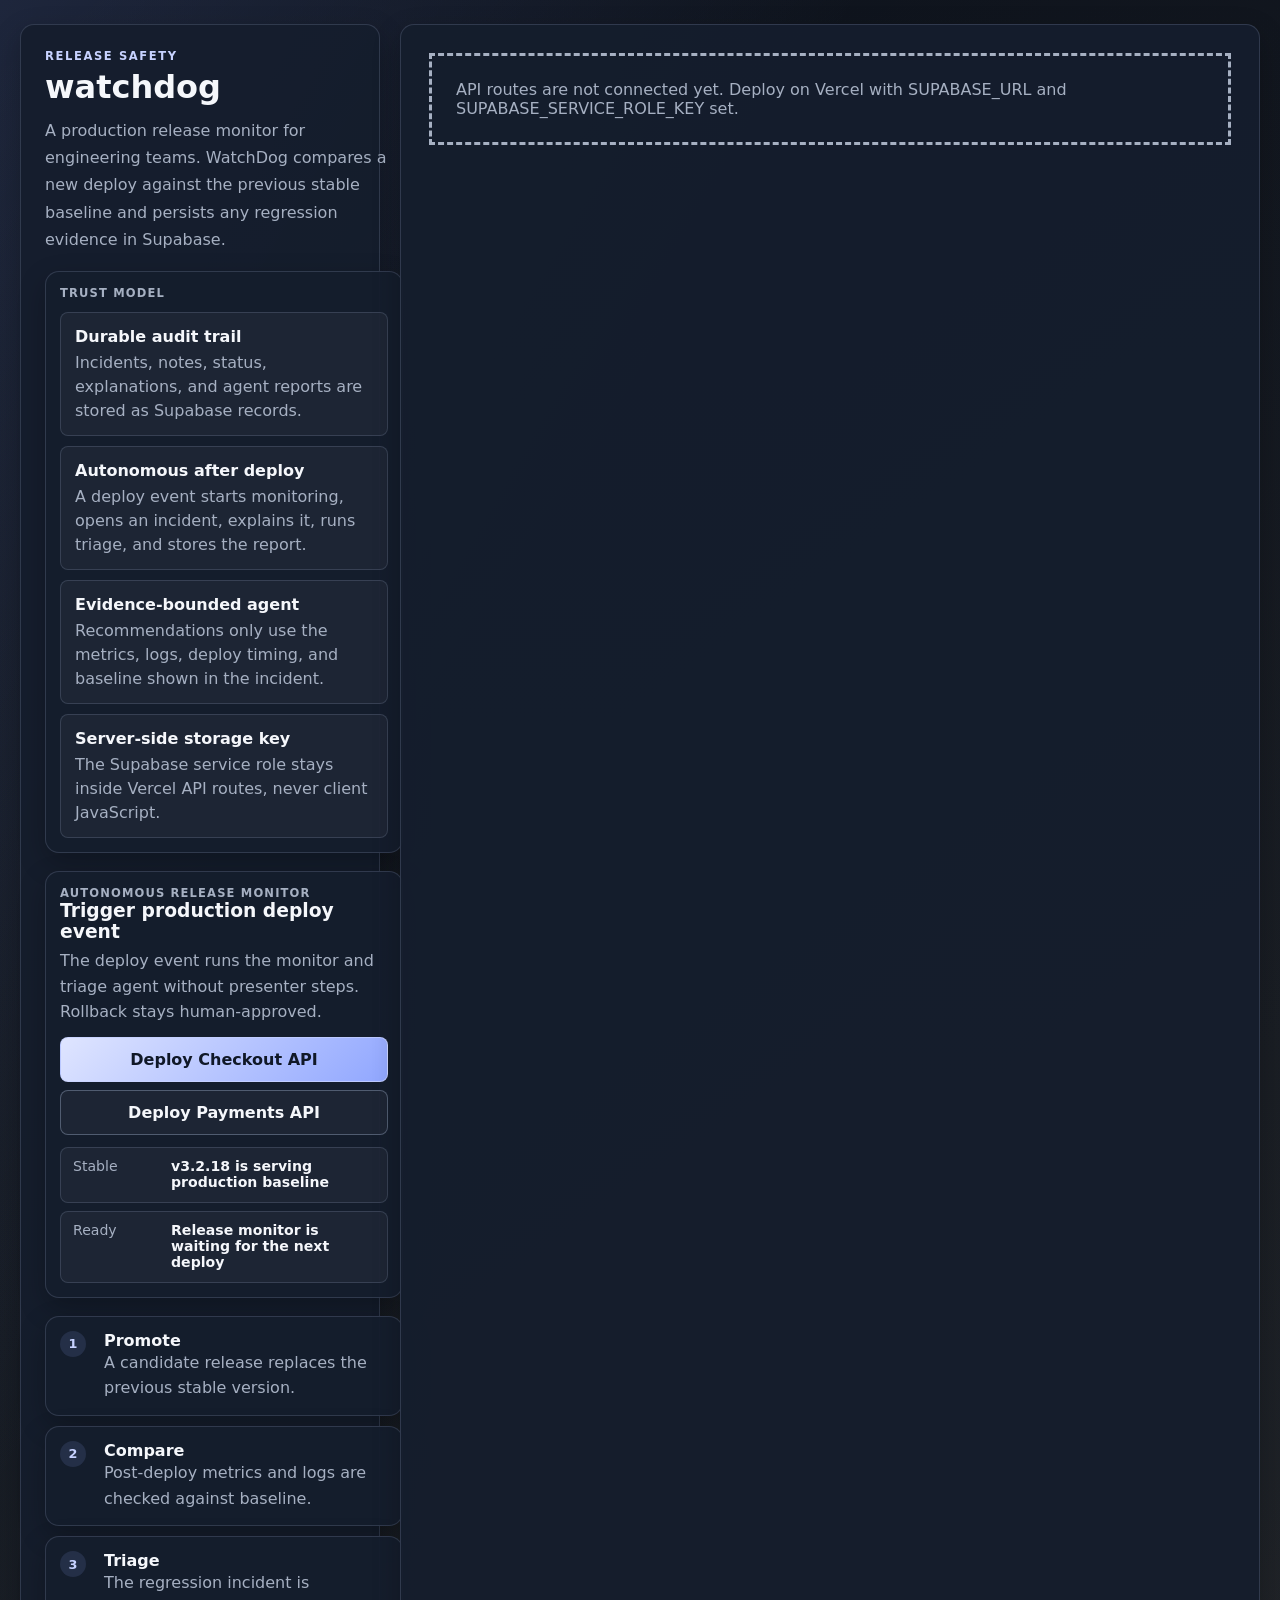
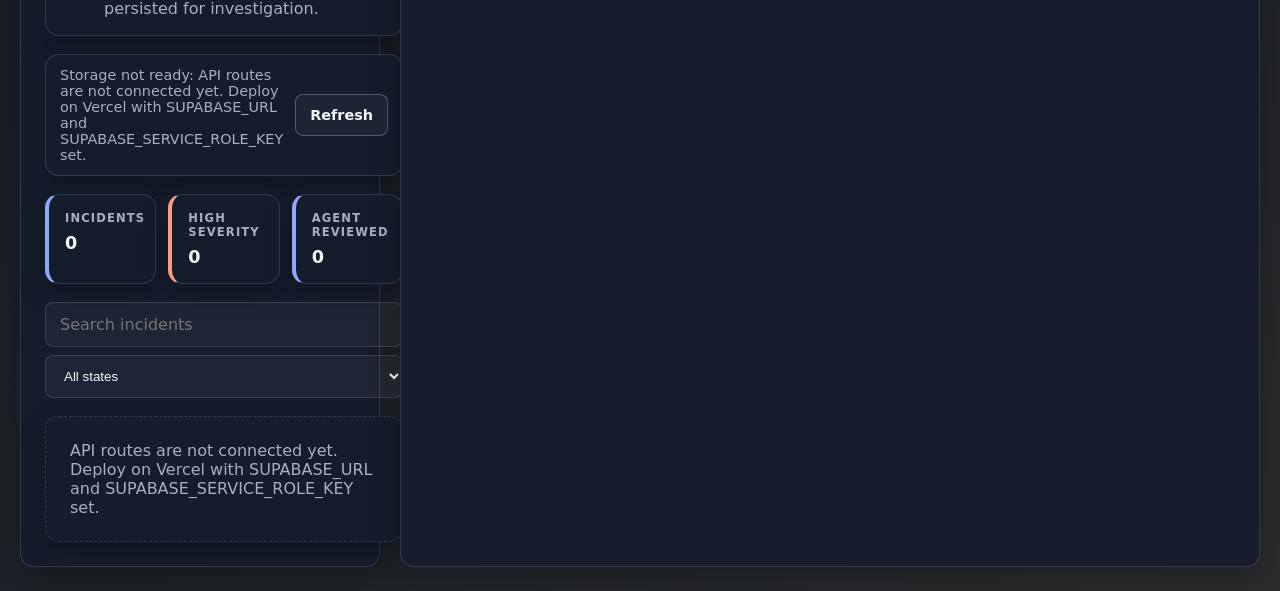
==== vercel-demo/index.html @ 8ea90868 "Prevent detail action button overlap" ====
<!doctype html>
<html lang="en">
<head>
  <meta charset="utf-8">
  <meta name="viewport" content="width=device-width, initial-scale=1">
  <title>WatchDog</title>
  <style>
    :root {
      color-scheme: dark;
      --bg: #0f1724;
      --surface: rgba(21, 30, 45, 0.96);
      --surface-soft: rgba(28, 39, 58, 0.94);
      --ink: #f5f7fb;
      --muted: #a6b0c2;
      --line: rgba(144, 160, 190, 0.22);
      --line-strong: rgba(166, 181, 210, 0.38);
      --accent: #91a7ff;
      --accent-dark: #c7d2ff;
      --danger: #ff9a86;
      --warning: #f2c36b;
      --ok: #79d6a3;
      --shadow: 0 22px 60px rgba(0, 0, 0, 0.34);
      --shadow-sm: 0 10px 28px rgba(0, 0, 0, 0.24);
    }

    * { box-sizing: border-box; }

    body {
      margin: 0;
      min-height: 100vh;
      font-family: Inter, ui-sans-serif, system-ui, -apple-system, BlinkMacSystemFont, "Segoe UI", sans-serif;
      color: var(--ink);
      background:
        linear-gradient(120deg, rgba(145, 167, 255, 0.14), transparent 34%),
        linear-gradient(145deg, transparent 0%, rgba(242, 195, 107, 0.07) 78%, rgba(242, 195, 107, 0.12) 100%),
        linear-gradient(180deg, #0b111c 0%, var(--bg) 100%);
    }

    button, input, textarea { font: inherit; }
    h1, h2, h3, p { margin: 0; }

    .shell {
      width: min(1240px, calc(100vw - 32px));
      margin: 24px auto;
      display: grid;
      grid-template-columns: 360px minmax(0, 1fr);
      gap: 20px;
    }

    .panel, .card, .incident-card {
      border: 1px solid var(--line);
      border-radius: 14px;
      background: var(--surface);
      box-shadow: var(--shadow-sm);
    }

    .sidebar {
      padding: 24px;
      display: grid;
      gap: 18px;
      align-content: start;
    }

    .detail {
      padding: 28px;
      min-height: calc(100vh - 48px);
    }

    .eyebrow {
      color: var(--accent-dark);
      text-transform: uppercase;
      letter-spacing: 0.14em;
      font-weight: 800;
      font-size: 0.72rem;
      margin-bottom: 8px;
    }

    h1 {
      font-size: clamp(2rem, 2.5vw, 2.65rem);
      line-height: 1;
      letter-spacing: 0;
    }

    h2 {
      font-size: clamp(1.45rem, 2vw, 2.05rem);
      line-height: 1.08;
      letter-spacing: 0;
    }

    .muted, .meta {
      color: var(--muted);
      line-height: 1.6;
    }

    .brand-copy {
      color: var(--muted);
      line-height: 1.7;
    }

    .scenario-card, .workflow-step {
      padding: 14px;
    }

    .scenario-actions, .filters {
      display: grid;
      gap: 8px;
    }

    .release-log {
      display: grid;
      gap: 8px;
      margin-top: 12px;
    }

    .release-event {
      display: grid;
      grid-template-columns: 88px 1fr;
      gap: 10px;
      padding: 10px 12px;
      border: 1px solid var(--line);
      border-radius: 8px;
      background: rgba(255, 255, 255, 0.04);
      color: var(--muted);
      font-size: 0.88rem;
    }

    .release-event strong {
      color: var(--ink);
      display: block;
      margin-bottom: 2px;
    }

    .workflow {
      display: grid;
      gap: 10px;
    }

    .workflow-step {
      display: grid;
      grid-template-columns: 34px 1fr;
      gap: 10px;
      align-items: start;
    }

    .step-index {
      width: 26px;
      height: 26px;
      border-radius: 999px;
      background: rgba(145, 167, 255, 0.13);
      color: var(--accent-dark);
      display: inline-flex;
      align-items: center;
      justify-content: center;
      font-weight: 800;
      font-size: 0.8rem;
    }

    .button {
      appearance: none;
      border: 1px solid var(--line-strong);
      border-radius: 8px;
      padding: 12px 14px;
      cursor: pointer;
      font-weight: 750;
      background: rgba(255, 255, 255, 0.04);
      color: var(--ink);
      text-align: center;
    }

    .button:hover { border-color: var(--accent); }
    .button:disabled { opacity: 0.62; cursor: wait; }

    .button-primary {
      background: linear-gradient(135deg, #dfe5ff, #91a7ff);
      color: #101827;
      border-color: rgba(199, 210, 255, 0.75);
    }

    .control {
      width: 100%;
      border: 1px solid var(--line);
      border-radius: 8px;
      padding: 12px 14px;
      background: rgba(255, 255, 255, 0.04);
      color: var(--ink);
    }

    .sync {
      display: flex;
      justify-content: space-between;
      gap: 12px;
      align-items: center;
      padding: 12px 14px;
      color: var(--muted);
      font-size: 0.9rem;
    }

    .stat-grid, .signal-grid, .overview-grid {
      display: grid;
      gap: 12px;
    }

    .stat-grid { grid-template-columns: repeat(3, minmax(0, 1fr)); }
    .signal-grid { grid-template-columns: repeat(3, minmax(0, 1fr)); margin: 20px 0 18px; }
    .overview-grid { grid-template-columns: repeat(4, minmax(0, 1fr)); margin-bottom: 18px; }
    .section .signal-grid { grid-template-columns: repeat(auto-fit, minmax(190px, 1fr)); }

    .card {
      padding: 16px;
      border-left: 4px solid var(--accent);
    }

    .card.warning { border-left-color: var(--warning); }
    .card.danger { border-left-color: var(--danger); }

    .label {
      color: var(--muted);
      text-transform: uppercase;
      letter-spacing: 0.1em;
      font-size: 0.72rem;
      font-weight: 800;
    }

    .card strong {
      display: block;
      margin-top: 8px;
      font-size: clamp(1.1rem, 1.35vw, 1.45rem);
      overflow-wrap: anywhere;
    }

    .incident-list {
      display: grid;
      gap: 10px;
    }

    .incident-card {
      padding: 14px;
      cursor: pointer;
      text-align: left;
      border-left: 4px solid transparent;
    }

    .incident-card.active, .incident-card:hover {
      border-left-color: var(--accent);
      background: rgba(145, 167, 255, 0.08);
    }

    .badge-row {
      display: flex;
      flex-wrap: wrap;
      gap: 8px;
      align-items: center;
    }

    .badge {
      display: inline-flex;
      align-items: center;
      justify-content: center;
      padding: 6px 10px;
      border-radius: 999px;
      font-size: 0.72rem;
      text-transform: uppercase;
      letter-spacing: 0.07em;
      font-weight: 800;
      background: rgba(255, 255, 255, 0.07);
      color: var(--ink);
    }

    .badge.high { color: var(--danger); background: rgba(255, 154, 134, 0.14); }
    .badge.open { color: var(--warning); background: rgba(242, 195, 107, 0.14); }
    .badge.resolved { color: var(--ok); background: rgba(121, 214, 163, 0.13); }
    .badge.deploy { color: var(--accent-dark); background: rgba(145, 167, 255, 0.13); }

    .hero {
      display: grid;
      grid-template-columns: minmax(0, 1fr) minmax(280px, 380px);
      gap: 22px;
      align-items: start;
      padding-bottom: 20px;
      border-bottom: 1px solid var(--line);
    }

    .actions {
      display: grid;
      grid-template-columns: repeat(auto-fit, minmax(170px, 1fr));
      gap: 10px;
    }

    .actions .button {
      min-height: 46px;
      overflow-wrap: anywhere;
    }

    .section-grid {
      display: grid;
      grid-template-columns: minmax(0, 1fr) minmax(300px, 0.75fr);
      gap: 16px;
      align-items: start;
    }

    .section {
      padding: 18px;
      margin-top: 16px;
    }

    .timeline {
      display: grid;
      gap: 10px;
    }

    .timeline-item {
      padding: 12px 14px;
      border: 1px solid var(--line);
      border-radius: 8px;
      background: rgba(255, 255, 255, 0.04);
    }

    .trust-list, .agent-list {
      display: grid;
      gap: 10px;
      margin-top: 12px;
    }

    .trust-item, .agent-item {
      padding: 12px 14px;
      border: 1px solid var(--line);
      border-radius: 8px;
      background: rgba(255, 255, 255, 0.04);
      color: var(--muted);
      line-height: 1.5;
      white-space: pre-line;
    }

    .trust-item strong, .agent-item strong {
      color: var(--ink);
      display: block;
      margin-bottom: 2px;
    }

    pre, textarea {
      width: 100%;
      border: 1px solid var(--line);
      border-radius: 8px;
      padding: 14px;
      background: rgba(255, 255, 255, 0.04);
      color: var(--ink);
      line-height: 1.6;
      white-space: pre-wrap;
      overflow-wrap: anywhere;
    }

    textarea { min-height: 120px; resize: vertical; }

    .empty {
      padding: 24px;
      color: var(--muted);
      border-style: dashed;
    }

    @media (max-width: 1050px) {
      .shell, .hero, .section-grid { grid-template-columns: 1fr; }
    }

    @media (max-width: 720px) {
      .shell { width: calc(100vw - 18px); margin: 10px auto; }
      .sidebar, .detail { padding: 18px; }
      .stat-grid, .signal-grid, .overview-grid, .actions { grid-template-columns: 1fr; }
      .release-event { grid-template-columns: 1fr; }
    }
  </style>
</head>
<body>
  <div class="shell">
    <aside class="panel sidebar">
      <div>
        <div class="eyebrow">Release safety</div>
        <h1>watchdog</h1>
        <p class="brand-copy" style="margin-top: 14px;">A production release monitor for engineering teams. WatchDog compares a new deploy against the previous stable baseline and persists any regression evidence in Supabase.</p>
      </div>

      <section class="panel scenario-card">
        <div class="label">Trust model</div>
        <div class="trust-list">
          <div class="trust-item"><strong>Durable audit trail</strong>Incidents, notes, status, explanations, and agent reports are stored as Supabase records.</div>
          <div class="trust-item"><strong>Autonomous after deploy</strong>A deploy event starts monitoring, opens an incident, explains it, runs triage, and stores the report.</div>
          <div class="trust-item"><strong>Evidence-bounded agent</strong>Recommendations only use the metrics, logs, deploy timing, and baseline shown in the incident.</div>
          <div class="trust-item"><strong>Server-side storage key</strong>The Supabase service role stays inside Vercel API routes, never client JavaScript.</div>
        </div>
      </section>

      <section class="panel scenario-card">
        <div class="label">Autonomous release monitor</div>
        <h3>Trigger production deploy event</h3>
        <p class="meta" style="margin-top: 6px;">The deploy event runs the monitor and triage agent without presenter steps. Rollback stays human-approved.</p>
        <div class="scenario-actions" style="margin-top: 12px;">
          <button id="checkout-button" class="button button-primary">Deploy Checkout API</button>
          <button id="payments-button" class="button">Deploy Payments API</button>
        </div>
        <div id="release-log" class="release-log"></div>
      </section>

      <section class="workflow">
        <article class="panel workflow-step">
          <span class="step-index">1</span>
          <div><strong>Promote</strong><p class="meta">A candidate release replaces the previous stable version.</p></div>
        </article>
        <article class="panel workflow-step">
          <span class="step-index">2</span>
          <div><strong>Compare</strong><p class="meta">Post-deploy metrics and logs are checked against baseline.</p></div>
        </article>
        <article class="panel workflow-step">
          <span class="step-index">3</span>
          <div><strong>Triage</strong><p class="meta">The regression incident is persisted for investigation.</p></div>
        </article>
      </section>

      <div class="panel sync">
        <span id="health">Checking Supabase...</span>
        <button class="button" onclick="loadIncidents()">Refresh</button>
      </div>

      <section class="stat-grid">
        <article class="card"><div class="label">Incidents</div><strong id="incident-count">0</strong></article>
        <article class="card danger"><div class="label">High Severity</div><strong id="high-count">0</strong></article>
        <article class="card"><div class="label">Agent Reviewed</div><strong id="agent-count">0</strong></article>
      </section>

      <section class="filters">
        <input id="search" class="control" type="search" placeholder="Search incidents">
        <select id="status-filter" class="control">
          <option value="all">All states</option>
          <option value="open">Open only</option>
          <option value="resolved">Resolved only</option>
        </select>
      </section>

      <div id="incident-list" class="incident-list"></div>
    </aside>

    <main id="detail" class="panel detail"></main>
  </div>

  <script>
    let incidents = [];
    let activeIncidentId = null;
    let search = '';
    let statusFilter = 'all';

    document.addEventListener('DOMContentLoaded', () => {
      renderReleaseLog([
        ['Stable', 'v3.2.18 is serving production baseline'],
        ['Ready', 'Release monitor is waiting for the next deploy'],
      ]);
      document.getElementById('checkout-button').addEventListener('click', () => createDeployment('checkout-timeout'));
      document.getElementById('payments-button').addEventListener('click', () => createDeployment('payments-latency'));
      document.getElementById('search').addEventListener('input', (event) => {
        search = event.target.value.trim().toLowerCase();
        renderList();
      });
      document.getElementById('status-filter').addEventListener('change', (event) => {
        statusFilter = event.target.value;
        renderList();
      });
      checkHealth();
      loadIncidents();
    });

    async function api(path, options = {}) {
      const response = await fetch(path, {
        ...options,
        headers: { 'Content-Type': 'application/json', ...(options.headers || {}) },
      });
      const text = await response.text();
      const contentType = response.headers.get('content-type') || '';
      if (!contentType.includes('application/json')) {
        throw new Error('API routes are not connected yet. Deploy on Vercel with SUPABASE_URL and SUPABASE_SERVICE_ROLE_KEY set.');
      }
      const body = text ? JSON.parse(text) : null;
      if (!response.ok) {
        throw new Error(body?.error || text || response.statusText);
      }
      return body;
    }

    async function checkHealth() {
      try {
        const health = await api('/api/healthz');
        document.getElementById('health').textContent = `${health.storage_backend} connected · ${health.incident_count} incidents`;
      } catch (error) {
        document.getElementById('health').textContent = `Storage not ready: ${error.message}`;
      }
    }

    async function loadIncidents() {
      try {
        incidents = await api('/api/incidents');
        if (!activeIncidentId && incidents[0]) activeIncidentId = incidents[0].id;
        renderStats();
        renderList();
        if (activeIncidentId) {
          await selectIncident(activeIncidentId);
        } else {
          renderEmpty();
        }
        checkHealth();
      } catch (error) {
        document.getElementById('incident-list').innerHTML = `<div class="panel empty">${escapeHtml(error.message)}</div>`;
        renderEmpty(error.message);
      }
    }

    async function createDeployment(scenario) {
      setScenarioButtons(true);
      try {
        renderReleaseLog([
          ['Webhook', scenario === 'payments-latency' ? 'Received payments-api deploy event' : 'Received checkout-api deploy event'],
          ['Monitor', 'Autonomous guardrail window opened'],
          ['Baseline', 'Comparing against previous stable release'],
        ]);
        await wait(650);
        const result = await api('/api/deployments/start', {
          method: 'POST',
          body: JSON.stringify({ service: scenario === 'payments-latency' ? 'payments' : 'checkout' }),
        });
        renderReleaseLog([
          ['Deploy', `${result.incident.verdict.deploy_id} is live in production`],
          ['Signal', result.incident.verdict.reason],
          ['Agent', 'Explanation and triage report generated'],
          ['Rollback', result.incident.rollback_brief?.decision || 'Decision brief prepared'],
          ['Audit', 'Incident persisted to Supabase'],
        ]);
        activeIncidentId = result.incident_id;
        await loadIncidents();
      } catch (error) {
        alert(error.message);
      } finally {
        setScenarioButtons(false);
      }
    }

    function setScenarioButtons(disabled) {
      document.getElementById('checkout-button').disabled = disabled;
      document.getElementById('payments-button').disabled = disabled;
    }

    function renderReleaseLog(events) {
      document.getElementById('release-log').innerHTML = events.map(([label, detail]) => `
        <div class="release-event">
          <span>${escapeHtml(label)}</span>
          <div><strong>${escapeHtml(detail)}</strong></div>
        </div>
      `).join('');
    }

    function wait(ms) {
      return new Promise((resolve) => setTimeout(resolve, ms));
    }

    function visibleIncidents() {
      return incidents.filter((incident) => {
        const haystack = `${incident.deploy_id} ${incident.summary} ${incident.environment}`.toLowerCase();
        return (!search || haystack.includes(search))
          && (statusFilter === 'all' || incident.status === statusFilter);
      });
    }

    function renderStats() {
      document.getElementById('incident-count').textContent = incidents.length;
      document.getElementById('high-count').textContent = incidents.filter((incident) => incident.severity === 'high').length;
      document.getElementById('agent-count').textContent = incidents.filter((incident) => incident.has_agent_report).length;
    }

    function renderList() {
      const visible = visibleIncidents();
      const list = document.getElementById('incident-list');
      if (!visible.length) {
        list.innerHTML = '<div class="panel empty">No incidents match the current filters.</div>';
        return;
      }
      list.innerHTML = visible.map((incident) => `
        <article class="incident-card ${incident.id === activeIncidentId ? 'active' : ''}" onclick="selectIncident('${incident.id}')">
          <div class="badge-row">
            ${badge(incident.severity, incident.severity)}
            ${badge(incident.status, incident.status)}
            ${badge('deploy', incident.environment)}
            ${incident.has_agent_report ? badge('deploy', 'agent reviewed') : ''}
          </div>
          <h3 style="margin-top: 10px;">${escapeHtml(incident.deploy_id)}</h3>
          <p class="meta">${new Date(incident.created_at).toLocaleString()}</p>
          <p class="meta" style="margin-top: 8px;">${escapeHtml(incident.summary)}</p>
        </article>
      `).join('');
    }

    async function selectIncident(id) {
      activeIncidentId = id;
      renderList();
      const incident = await api(`/api/incidents/${encodeURIComponent(id)}`);
      renderDetail(incident);
    }

    function renderEmpty(message = 'No production regressions yet. Deploy a release from the sidebar to open a monitoring window.') {
      document.getElementById('detail').innerHTML = `<div class="empty">${escapeHtml(message)}</div>`;
    }

    function renderDetail(incident) {
      const verdict = incident.verdict;
      const c = verdict.comparison;
      document.getElementById('detail').innerHTML = `
        <section class="hero">
          <div>
            <div class="badge-row">
              ${badge(incident.severity, incident.severity)}
              ${badge(incident.status, incident.status)}
              ${badge('deploy', verdict.environment)}
              ${badge('deploy', `deploy ${verdict.deploy_id}`)}
              ${incident.autonomous_run ? badge('deploy', 'autonomous triage') : ''}
              ${incident.rollback_brief ? badge('deploy', incident.rollback_brief.decision) : ''}
            </div>
            <h2 style="margin-top: 14px;">${escapeHtml(incident.summary)}</h2>
            <p class="muted" style="margin-top: 12px;">WatchDog accepted the deploy event, compared the release against the previous stable baseline, generated the explanation and triage report, then persisted the incident in Supabase.</p>
          </div>
          <div class="actions">
            <button class="button button-primary" onclick="explainIncident('${incident.id}')">Regenerate Explanation</button>
            <button class="button" onclick="runAgent('${incident.id}')">Re-run Triage Agent</button>
            <button class="button" onclick="loadIncidents()">Refresh Incidents</button>
            <button class="button" onclick="copySummary('${incident.id}')">Copy Summary</button>
            <button class="button" onclick="setStatus('${incident.id}', '${incident.status === 'open' ? 'resolved' : 'open'}')">${incident.status === 'open' ? 'Mark Resolved' : 'Mark Open'}</button>
          </div>
        </section>

        <section class="signal-grid">
          ${card('Detection Delay', `${verdict.seconds_after_deploy}s`, 'Time between deploy and detected regression')}
          ${card('Top Error Signature', verdict.top_error_signature || 'No dominant error captured', `Seen ${verdict.top_error_count} times after deploy`, 'danger')}
          ${card('Requests At Detection', `${c.request_rate_at_detection.toFixed(1)} req/s`, 'Traffic volume when the verdict was raised')}
        </section>

        <section class="overview-grid">
          ${card('Error Rate Delta', verdict.error_rate_delta.toFixed(3), '')}
          ${card('Latency Delta', `${verdict.latency_delta_ms.toFixed(1)} ms`, '')}
          ${card('Deploy Time', formatTime(verdict.deploy_timestamp), '')}
          ${card('Detected At', formatTime(verdict.detected_at), '')}
        </section>

        <section class="section-grid">
          <article class="panel section">
            <div class="label">Incident Timeline</div>
            <div class="timeline" style="margin-top: 14px;">
              ${verdict.timeline.map((event) => `
                <div class="timeline-item">
                  <strong>${escapeHtml(event.label)}</strong>
                  <p class="meta">${formatTime(event.timestamp)} · ${escapeHtml(event.detail)}</p>
                </div>
              `).join('')}
            </div>
          </article>
          <article class="panel section">
            <div class="label">Investigation Notes</div>
            <textarea id="notes">${escapeHtml(incident.notes || '')}</textarea>
            <button class="button" style="margin-top: 10px;" onclick="saveNotes('${incident.id}')">Save Notes</button>
          </article>
        </section>

        <section class="panel section">
          <div class="label">Detector Verdict</div>
          <pre style="margin-top: 12px;">${escapeHtml(incident.alert_text)}</pre>
        </section>

        <section class="panel section">
          <div class="label">Autonomous Run</div>
          <div style="margin-top: 12px;">${renderAutonomousRun(incident.autonomous_run)}</div>
        </section>

        <section class="panel section">
          <div class="label">Evidence Explanation</div>
          <pre id="explanation" style="margin-top: 12px;">${escapeHtml(incident.cached_explanation || 'Generated automatically for new deploy events. Use Regenerate Explanation for older records.')}</pre>
        </section>

        <section class="panel section">
          <div class="label">Triage Agent</div>
          <div id="agent-report" style="margin-top: 12px;">${renderAgentReport(incident.agent_report)}</div>
        </section>

        <section class="panel section">
          <div class="label">Rollback Decision Brief</div>
          <div style="margin-top: 12px;">${renderRollbackBrief(incident.rollback_brief)}</div>
        </section>
      `;
    }

    async function explainIncident(id) {
      const result = await api(`/api/incidents/${encodeURIComponent(id)}/explain`, { method: 'POST' });
      document.getElementById('explanation').textContent = result.explanation;
      await loadIncidents();
    }

    async function runAgent(id) {
      const result = await api(`/api/incidents/${encodeURIComponent(id)}/agent`, { method: 'POST' });
      document.getElementById('agent-report').innerHTML = renderAgentReport(result.agent_report);
      await loadIncidents();
    }

    async function saveNotes(id) {
      const notes = document.getElementById('notes').value;
      await api(`/api/incidents/${encodeURIComponent(id)}/notes`, {
        method: 'POST',
        body: JSON.stringify({ notes }),
      });
      await loadIncidents();
    }

    async function setStatus(id, status) {
      await api(`/api/incidents/${encodeURIComponent(id)}/status`, {
        method: 'POST',
        body: JSON.stringify({ status }),
      });
      await loadIncidents();
    }

    async function copySummary(id) {
      const incident = await api(`/api/incidents/${encodeURIComponent(id)}`);
      const text = `${incident.summary}\n${incident.alert_text}`;
      await navigator.clipboard.writeText(text);
    }

    function card(label, value, detail, tone = '') {
      return `<article class="card ${tone}"><div class="label">${escapeHtml(label)}</div><strong>${escapeHtml(value)}</strong>${detail ? `<p class="meta" style="margin-top: 8px;">${escapeHtml(detail)}</p>` : ''}</article>`;
    }

    function renderAgentReport(report) {
      if (!report) {
        return '<div class="empty">New deploy events create this automatically. Re-run the triage agent for older records.</div>';
      }
      return `
        <div class="signal-grid">
          ${card('Confidence', report.confidence, 'Based only on stored evidence')}
          ${card('Audit Status', report.audit_status, `Generated ${formatTime(report.generated_at)}`)}
          ${card('Recommended Action', report.recommended_action, '')}
        </div>
        <div class="agent-list">
          <div class="agent-item"><strong>Hypothesis</strong>${escapeHtml(report.hypothesis)}</div>
          <div class="agent-item"><strong>Evidence Used</strong>${escapeHtml(report.evidence_used.join('\\n'))}</div>
          <div class="agent-item"><strong>Next Checks</strong>${escapeHtml(report.next_checks.join('\\n'))}</div>
          <div class="agent-item"><strong>Limitations</strong>${escapeHtml(report.limitations.join('\\n'))}</div>
        </div>
      `;
    }

    function renderAutonomousRun(run) {
      if (!run) {
        return '<div class="empty">Older incident record. Trigger a new production deploy event to see the autonomous flow.</div>';
      }
      return `
        <div class="agent-list">
          <div class="agent-item"><strong>Mode</strong>${escapeHtml(run.mode)} · completed ${escapeHtml(formatTime(run.completed_at))}</div>
          <div class="agent-item"><strong>Actions Taken</strong>${escapeHtml(run.actions.join('\\n'))}</div>
          <div class="agent-item"><strong>Guardrails</strong>${escapeHtml(run.guardrails.join('\\n'))}</div>
        </div>
      `;
    }

    function renderRollbackBrief(brief) {
      if (!brief) {
        return '<div class="empty">New deploy events create this automatically. Trigger a deploy event to prepare a rollback decision brief.</div>';
      }
      return `
        <div class="signal-grid">
          ${card('Decision', brief.decision, 'Human approval required before rollback')}
          ${card('Owner', brief.owner, 'Service inferred from dominant signature')}
          ${card('Blast Radius', brief.blast_radius, 'Traffic volume at detection')}
        </div>
        <div class="agent-list">
          <div class="agent-item"><strong>Customer Risk</strong>${escapeHtml(brief.customer_risk)}</div>
          <div class="agent-item"><strong>Rollback Triggers</strong>${escapeHtml(brief.rollback_trigger.join('\\n'))}</div>
          <div class="agent-item"><strong>Operator Steps</strong>${escapeHtml(brief.operator_steps.join('\\n'))}</div>
        </div>
      `;
    }

    function badge(kind, label) {
      return `<span class="badge ${kind}">${escapeHtml(label)}</span>`;
    }

    function formatTime(value) {
      return new Date(value).toLocaleString([], { month: 'short', day: 'numeric', hour: 'numeric', minute: '2-digit' });
    }

    function escapeHtml(value) {
      return String(value ?? '').replace(/[&<>"']/g, (ch) => ({
        '&': '&amp;', '<': '&lt;', '>': '&gt;', '"': '&quot;', "'": '&#39;'
      }[ch]));
    }
  </script>
</body>
</html>
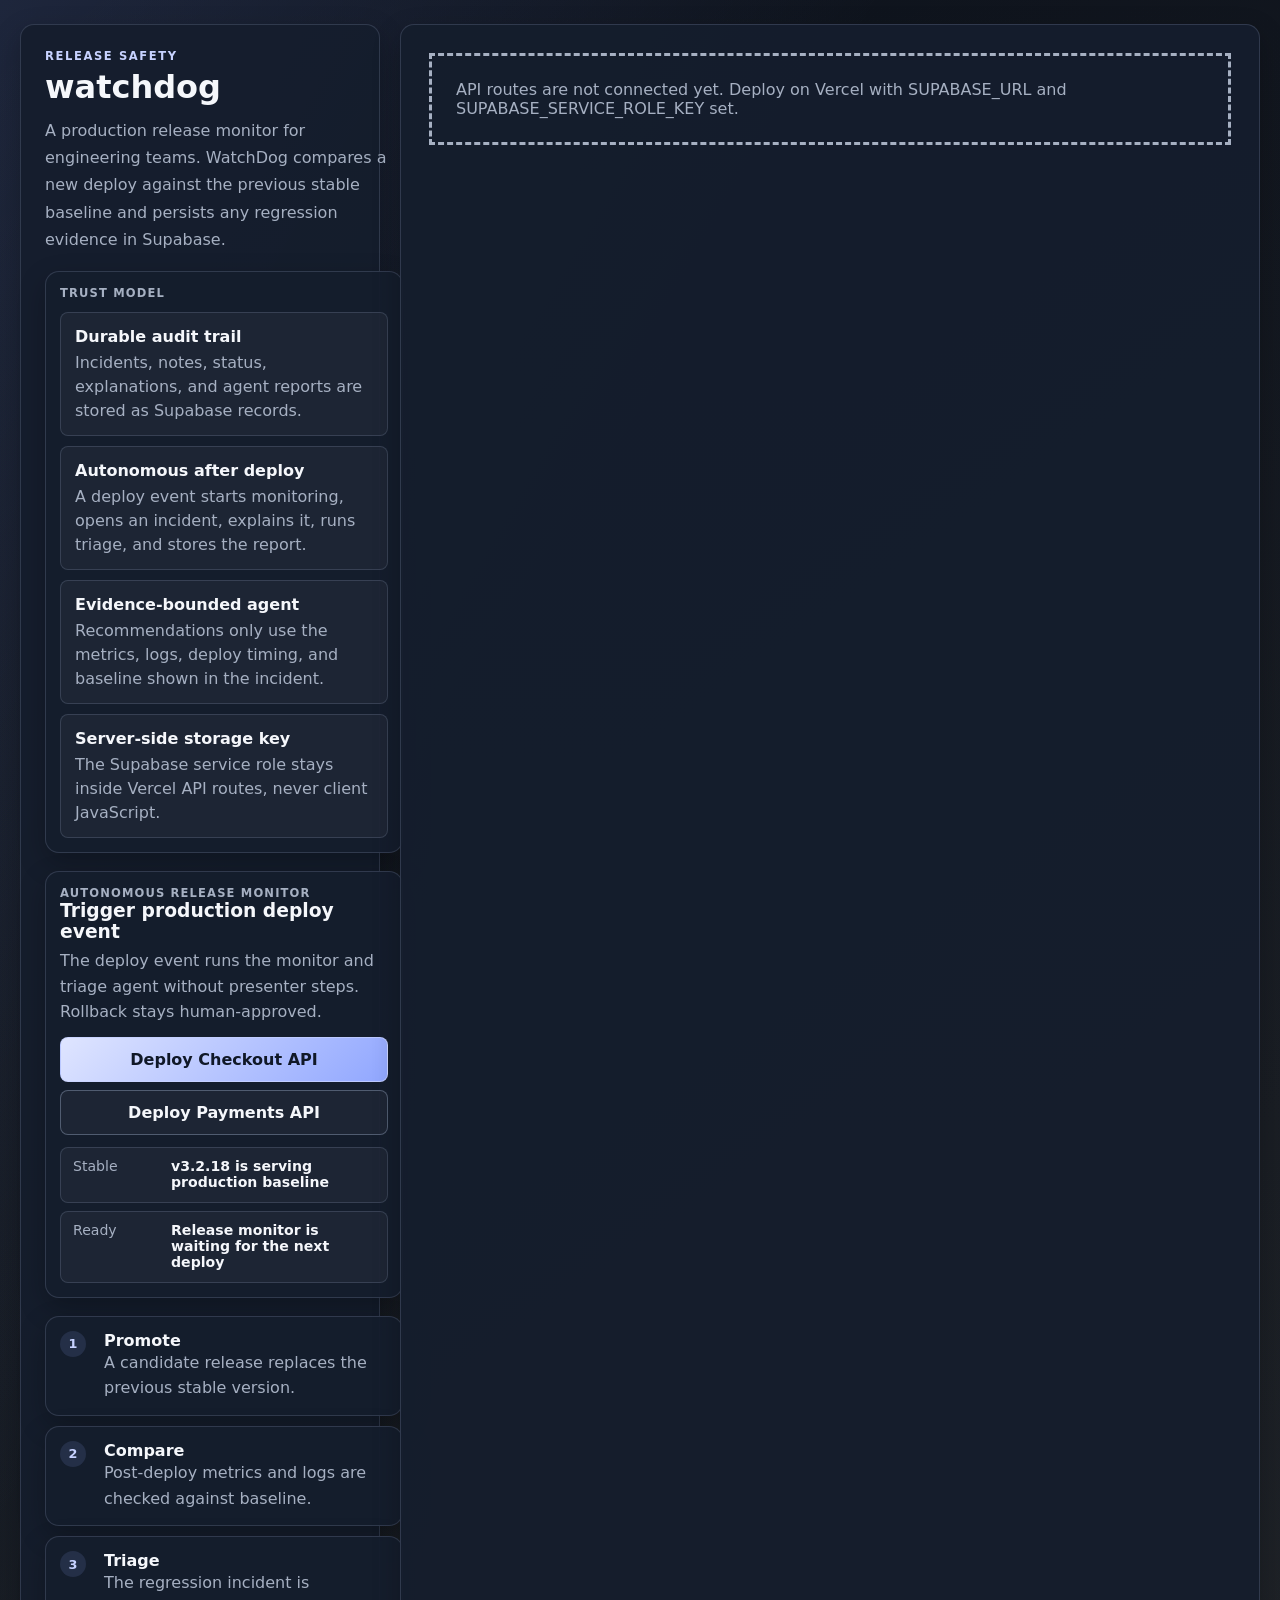
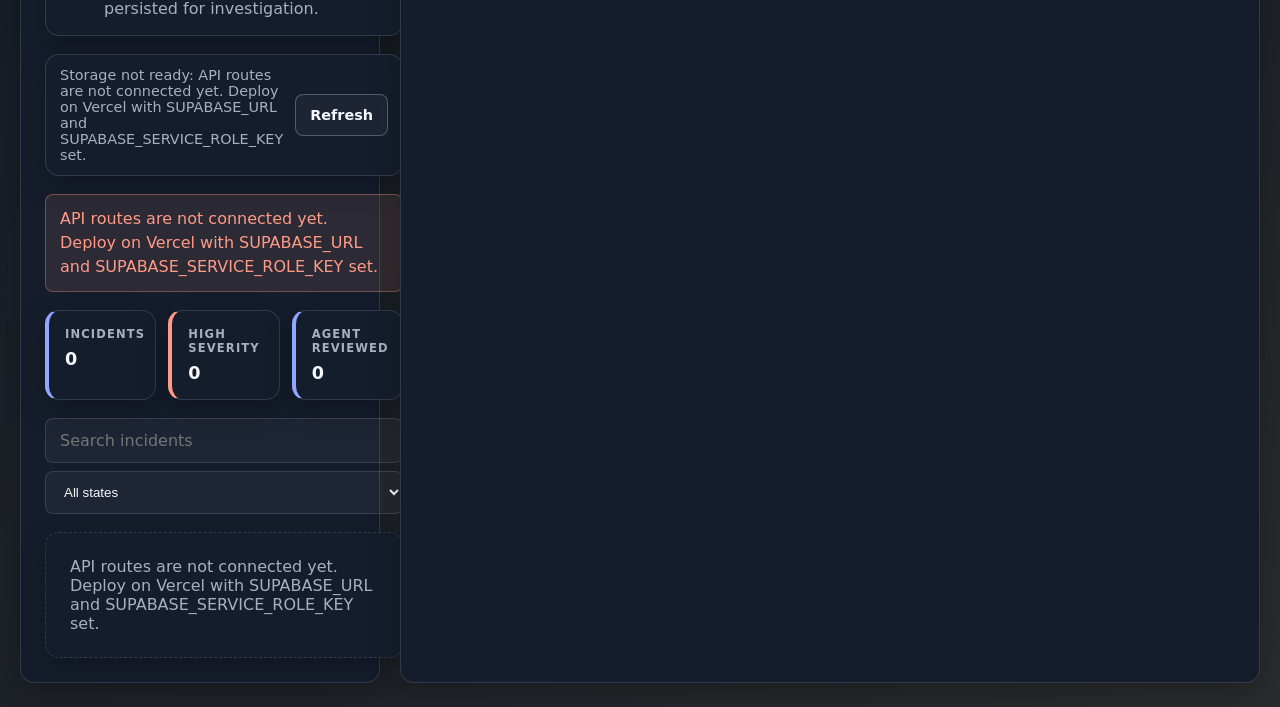
==== commit 1a600cc8: "Show dashboard API errors inline" ====
--- a/vercel-demo/index.html
+++ b/vercel-demo/index.html
@@ -97,6 +97,11 @@
       line-height: 1.7;
     }
 
+    .stack-sm { margin-top: 6px; }
+    .stack-md { margin-top: 10px; }
+    .stack-lg { margin-top: 12px; }
+    .stack-xl { margin-top: 14px; }
+
     .scenario-card, .workflow-step {
       padding: 14px;
     }
@@ -194,6 +199,18 @@
       color: var(--muted);
       font-size: 0.9rem;
     }
+
+    .error-banner {
+      display: none;
+      padding: 12px 14px;
+      border: 1px solid rgba(255, 154, 134, 0.35);
+      border-radius: 8px;
+      background: rgba(255, 154, 134, 0.1);
+      color: var(--danger);
+      line-height: 1.5;
+    }
+
+    .error-banner.visible { display: block; }
 
     .stat-grid, .signal-grid, .overview-grid {
       display: grid;
@@ -375,7 +392,7 @@
       <div>
         <div class="eyebrow">Release safety</div>
         <h1>watchdog</h1>
-        <p class="brand-copy" style="margin-top: 14px;">A production release monitor for engineering teams. WatchDog compares a new deploy against the previous stable baseline and persists any regression evidence in Supabase.</p>
+        <p class="brand-copy stack-xl">A production release monitor for engineering teams. WatchDog compares a new deploy against the previous stable baseline and persists any regression evidence in Supabase.</p>
       </div>
 
       <section class="panel scenario-card">
@@ -391,8 +408,8 @@
       <section class="panel scenario-card">
         <div class="label">Autonomous release monitor</div>
         <h3>Trigger production deploy event</h3>
-        <p class="meta" style="margin-top: 6px;">The deploy event runs the monitor and triage agent without presenter steps. Rollback stays human-approved.</p>
-        <div class="scenario-actions" style="margin-top: 12px;">
+        <p class="meta stack-sm">The deploy event runs the monitor and triage agent without presenter steps. Rollback stays human-approved.</p>
+        <div class="scenario-actions stack-lg">
           <button id="checkout-button" class="button button-primary">Deploy Checkout API</button>
           <button id="payments-button" class="button">Deploy Payments API</button>
         </div>
@@ -418,6 +435,8 @@
         <span id="health">Checking Supabase...</span>
         <button class="button" onclick="loadIncidents()">Refresh</button>
       </div>
+
+      <div id="error-banner" class="error-banner" role="status"></div>
 
       <section class="stat-grid">
         <article class="card"><div class="label">Incidents</div><strong id="incident-count">0</strong></article>
@@ -479,7 +498,20 @@
       if (!response.ok) {
         throw new Error(body?.error || text || response.statusText);
       }
+      clearError();
       return body;
+    }
+
+    function showError(message) {
+      const banner = document.getElementById('error-banner');
+      banner.textContent = message;
+      banner.classList.add('visible');
+    }
+
+    function clearError() {
+      const banner = document.getElementById('error-banner');
+      banner.textContent = '';
+      banner.classList.remove('visible');
     }
 
     async function checkHealth() {
@@ -494,16 +526,26 @@
     async function loadIncidents() {
       try {
         incidents = await api('/api/incidents');
-        if (!activeIncidentId && incidents[0]) activeIncidentId = incidents[0].id;
+        const visible = visibleIncidents();
+        if (!activeIncidentId && visible[0]) activeIncidentId = visible[0].id;
+        if (activeIncidentId && visible.length && !visible.some((incident) => incident.id === activeIncidentId)) {
+          activeIncidentId = visible[0].id;
+        }
+        if (activeIncidentId && !incidents.some((incident) => incident.id === activeIncidentId)) {
+          activeIncidentId = visible[0]?.id || incidents[0]?.id || null;
+        }
         renderStats();
         renderList();
-        if (activeIncidentId) {
+        if (!visible.length && (search || statusFilter !== 'all')) {
+          renderEmpty('No incidents match the current filters.');
+        } else if (activeIncidentId) {
           await selectIncident(activeIncidentId);
         } else {
           renderEmpty();
         }
         checkHealth();
       } catch (error) {
+        showError(error.message);
         document.getElementById('incident-list').innerHTML = `<div class="panel empty">${escapeHtml(error.message)}</div>`;
         renderEmpty(error.message);
       }
@@ -532,7 +574,7 @@
         activeIncidentId = result.incident_id;
         await loadIncidents();
       } catch (error) {
-        alert(error.message);
+        showError(error.message);
       } finally {
         setScenarioButtons(false);
       }
@@ -585,9 +627,9 @@
             ${badge('deploy', incident.environment)}
             ${incident.has_agent_report ? badge('deploy', 'agent reviewed') : ''}
           </div>
-          <h3 style="margin-top: 10px;">${escapeHtml(incident.deploy_id)}</h3>
+          <h3 class="stack-md">${escapeHtml(incident.deploy_id)}</h3>
           <p class="meta">${new Date(incident.created_at).toLocaleString()}</p>
-          <p class="meta" style="margin-top: 8px;">${escapeHtml(incident.summary)}</p>
+          <p class="meta stack-md">${escapeHtml(incident.summary)}</p>
         </article>
       `).join('');
     }
@@ -617,8 +659,8 @@
               ${incident.autonomous_run ? badge('deploy', 'autonomous triage') : ''}
               ${incident.rollback_brief ? badge('deploy', incident.rollback_brief.decision) : ''}
             </div>
-            <h2 style="margin-top: 14px;">${escapeHtml(incident.summary)}</h2>
-            <p class="muted" style="margin-top: 12px;">WatchDog accepted the deploy event, compared the release against the previous stable baseline, generated the explanation and triage report, then persisted the incident in Supabase.</p>
+            <h2 class="stack-xl">${escapeHtml(incident.summary)}</h2>
+            <p class="muted stack-lg">WatchDog accepted the deploy event, compared the release against the previous stable baseline, generated the explanation and triage report, then persisted the incident in Supabase.</p>
           </div>
           <div class="actions">
             <button class="button button-primary" onclick="explainIncident('${incident.id}')">Regenerate Explanation</button>
@@ -645,7 +687,7 @@
         <section class="section-grid">
           <article class="panel section">
             <div class="label">Incident Timeline</div>
-            <div class="timeline" style="margin-top: 14px;">
+            <div class="timeline stack-xl">
               ${verdict.timeline.map((event) => `
                 <div class="timeline-item">
                   <strong>${escapeHtml(event.label)}</strong>
@@ -657,33 +699,33 @@
           <article class="panel section">
             <div class="label">Investigation Notes</div>
             <textarea id="notes">${escapeHtml(incident.notes || '')}</textarea>
-            <button class="button" style="margin-top: 10px;" onclick="saveNotes('${incident.id}')">Save Notes</button>
+            <button class="button stack-md" onclick="saveNotes('${incident.id}')">Save Notes</button>
           </article>
         </section>
 
         <section class="panel section">
           <div class="label">Detector Verdict</div>
-          <pre style="margin-top: 12px;">${escapeHtml(incident.alert_text)}</pre>
+          <pre class="stack-lg">${escapeHtml(incident.alert_text)}</pre>
         </section>
 
         <section class="panel section">
           <div class="label">Autonomous Run</div>
-          <div style="margin-top: 12px;">${renderAutonomousRun(incident.autonomous_run)}</div>
+          <div class="stack-lg">${renderAutonomousRun(incident.autonomous_run)}</div>
         </section>
 
         <section class="panel section">
           <div class="label">Evidence Explanation</div>
-          <pre id="explanation" style="margin-top: 12px;">${escapeHtml(incident.cached_explanation || 'Generated automatically for new deploy events. Use Regenerate Explanation for older records.')}</pre>
+          <pre id="explanation" class="stack-lg">${escapeHtml(incident.cached_explanation || 'Generated automatically for new deploy events. Use Regenerate Explanation for older records.')}</pre>
         </section>
 
         <section class="panel section">
           <div class="label">Triage Agent</div>
-          <div id="agent-report" style="margin-top: 12px;">${renderAgentReport(incident.agent_report)}</div>
+          <div id="agent-report" class="stack-lg">${renderAgentReport(incident.agent_report)}</div>
         </section>
 
         <section class="panel section">
           <div class="label">Rollback Decision Brief</div>
-          <div style="margin-top: 12px;">${renderRollbackBrief(incident.rollback_brief)}</div>
+          <div id="rollback-brief" class="stack-lg">${renderRollbackBrief(incident.rollback_brief)}</div>
         </section>
       `;
     }
@@ -697,6 +739,9 @@
     async function runAgent(id) {
       const result = await api(`/api/incidents/${encodeURIComponent(id)}/agent`, { method: 'POST' });
       document.getElementById('agent-report').innerHTML = renderAgentReport(result.agent_report);
+      if (result.rollback_brief) {
+        document.getElementById('rollback-brief').innerHTML = renderRollbackBrief(result.rollback_brief);
+      }
       await loadIncidents();
     }
 
@@ -719,7 +764,10 @@
 
     async function copySummary(id) {
       const incident = await api(`/api/incidents/${encodeURIComponent(id)}`);
-      const text = `${incident.summary}\n${incident.alert_text}`;
+      const rollback = incident.rollback_brief
+        ? `\nRollback decision: ${incident.rollback_brief.decision}\nCustomer risk: ${incident.rollback_brief.customer_risk}`
+        : '';
+      const text = `${incident.summary}\n${incident.alert_text}${rollback}`;
       await navigator.clipboard.writeText(text);
     }
 
